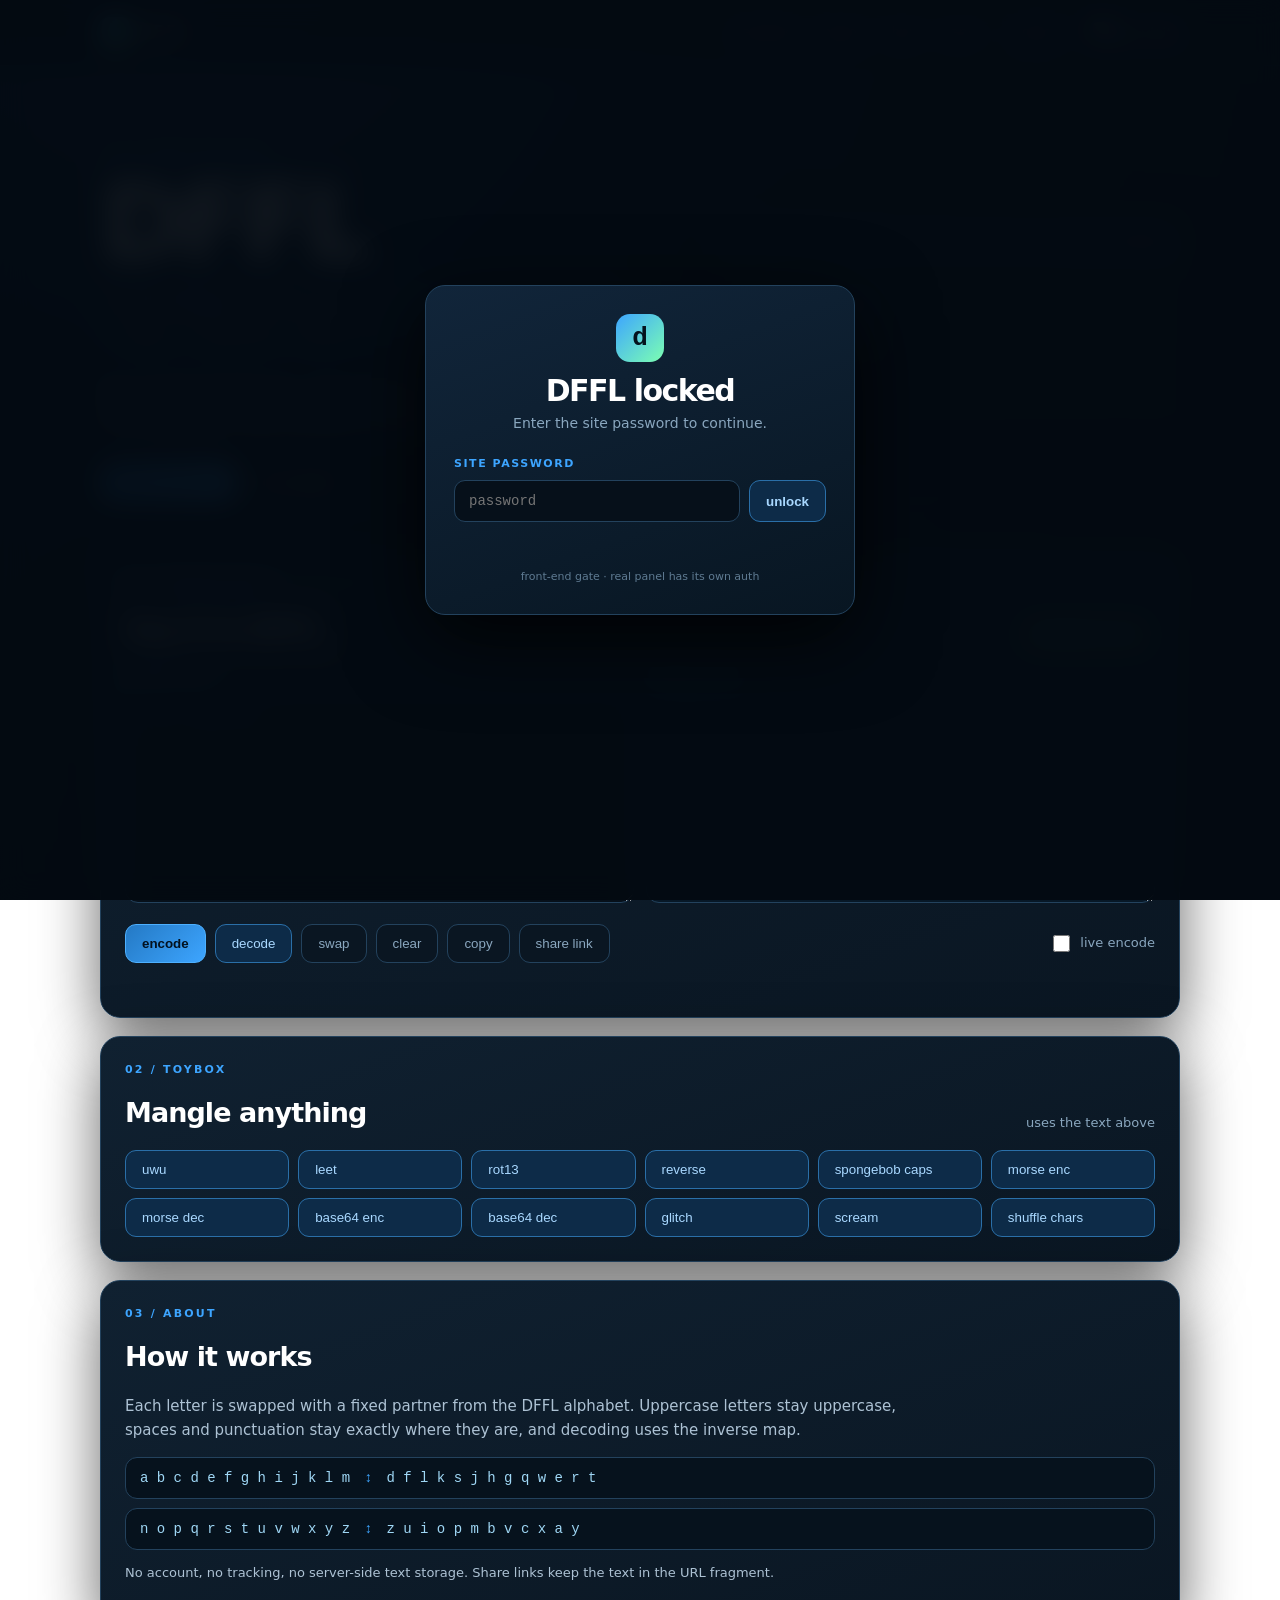
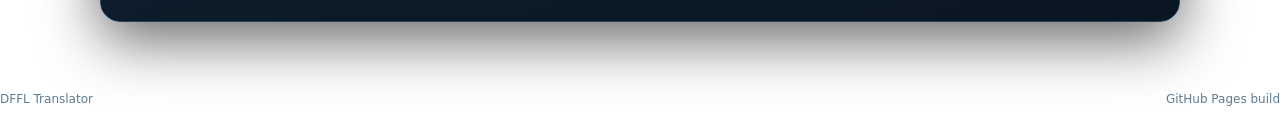
==== index.html @ 0d35734b "Add full-site password gate" ====
<!doctype html>
<html lang="en">
<head>
<meta charset="utf-8">
<meta name="viewport" content="width=device-width,initial-scale=1">
<meta name="theme-color" content="#07111c">
<meta name="apple-mobile-web-app-capable" content="yes">
<meta name="apple-mobile-web-app-status-bar-style" content="black-translucent">
<link rel="manifest" href="manifest.webmanifest">
<meta name="description" content="Encode and decode text in the dflksjhgqwertzuiopmbvcxay cipher. Free, browser-only, no login.">
<title>DFFL Translator</title>
<link rel="icon" href="favicon.svg" type="image/svg+xml">
<link rel="stylesheet" href="styles.css">
<link rel="stylesheet" href="gate.css">
</head>
<body class="locked">
<div id="siteGate" class="site-gate">
<div class="gate-card">
<div class="gate-mark">d</div>
<h1>DFFL locked</h1>
<p>Enter the site password to continue.</p>
<label for="sitePass">site password</label>
<div class="gate-row">
<input id="sitePass" type="password" autocomplete="current-password" placeholder="password" onkeydown="if(event.key==='Enter')unlockSite()">
<button onclick="unlockSite()">unlock</button>
</div>
<div id="siteMsg" class="gate-msg" role="status"></div>
<div class="gate-foot">front-end gate · real panel has its own auth</div>
</div>
</div>
<header class="topbar">
<a class="brand" href="#top"><span class="mark">d</span><span>DFFL</span></a>
<nav>
<a href="#translator">translator</a>
<a href="#toybox">toybox</a>
<a href="#about">about</a>
<a href="panel/">panel</a>
</nav>
<a class="source" href="https://github.com/olda9991/dffl" rel="noreferrer">source</a>
<img class="visits" src="https://visitor-badge.laobi.icu/badge?page_id=olda9991.dfflvisits&left_text=visits" alt="site visits" title="site visits">
</header>

<main id="top">
<section class="hero">
<div class="hero-copy">
<span class="kicker">silly text utilities</span>
<h1>DFFL<br><span>translator</span></h1>
<p class="lede">Turn normal words into <code>dflksjhgqwertzuiopmbvcxay</code> noise, then turn them back. Runs entirely in your browser.</p>
<div class="hero-actions">
<button class="primary" onclick="document.getElementById('source').focus()">start translating</button>
<button class="ghost" onclick="loadSample()">try a sample</button>
<button class="ghost" id="installBtn" hidden>install app</button>
</div>
</div>
<div class="hero-card" aria-hidden="true">
<div class="terminal-head"><i></i><i></i><i></i><span>dffl://decode</span></div>
<pre>hello world
gsrru xuprk
<span class="cursor">▋</span></pre>
</div>
</section>

<section class="card" id="translator">
<div class="section-head">
<div>
<span class="kicker">01 / translator</span>
<h2>Say it in DFFL</h2>
</div>
<span class="badge">browser only</span>
</div>
<div class="editor-grid">
<div class="field">
<label for="source">plain text</label>
<textarea id="source" spellcheck="false" placeholder="type something..."></textarea>
</div>
<div class="field">
<label for="output">translated</label>
<textarea id="output" readonly spellcheck="false" placeholder="result shows here"></textarea>
</div>
</div>
<div class="controls">
<button class="primary" onclick="dfflTranslate(true)">encode</button>
<button onclick="dfflTranslate(false)">decode</button>
<button class="ghost" onclick="swap()">swap</button>
<button class="ghost" onclick="clearAll()">clear</button>
<button class="ghost" onclick="copyResult()">copy</button>
<button class="ghost" onclick="share()">share link</button>
<label class="toggle"><input id="live" type="checkbox" onchange="if(this.checked)dfflTranslate(true)"> live encode</label>
</div>
<div class="status" id="status" role="status"></div>
</section>

<section class="card" id="toybox">
<div class="section-head">
<div>
<span class="kicker">02 / toybox</span>
<h2>Mangle anything</h2>
</div>
<span class="muted">uses the text above</span>
</div>
<div class="toy-grid">
<button onclick="toy('uwu')">uwu</button>
<button onclick="toy('leet')">leet</button>
<button onclick="toy('rot13')">rot13</button>
<button onclick="toy('reverse')">reverse</button>
<button onclick="toy('caps')">spongebob caps</button>
<button onclick="toy('morse')">morse enc</button>
<button onclick="toy('unmorse')">morse dec</button>
<button onclick="toy('base64')">base64 enc</button>
<button onclick="toy('unbase64')">base64 dec</button>
<button onclick="toy('glitch')">glitch</button>
<button onclick="toy('scream')">scream</button>
<button onclick="toy('shuffle')">shuffle chars</button>
</div>
</section>

<section class="card about" id="about">
<div class="section-head">
<div>
<span class="kicker">03 / about</span>
<h2>How it works</h2>
</div>
</div>
<p>Each letter is swapped with a fixed partner from the DFFL alphabet. Uppercase letters stay uppercase, spaces and punctuation stay exactly where they are, and decoding uses the inverse map.</p>
<div class="alphabet"><span>a b c d e f g h i j k l m</span><b>↕</b><span>d f l k s j h g q w e r t</span></div>
<div class="alphabet"><span>n o p q r s t u v w x y z</span><b>↕</b><span>z u i o p m b v c x a y</span></div>
<p class="muted">No account, no tracking, no server-side text storage. Share links keep the text in the URL fragment.</p>
</section>
</main>

<footer>
<span>DFFL Translator</span>
<a href="https://github.com/olda9991/dffl" rel="noreferrer">GitHub Pages build</a>
</footer>
<script src="gate.js"></script>
<script src="app.js"></script>
</body>
</html>
---- styles.css ----
:root{--bg:#07111c;--card:#0d1b29;--line:#23425d;--text:#d7e9fa;--muted:#8aa7bf;--accent:#3da5ff;--accent2:#7cffb2;--shadow:0 18px 60px #0009}
*{box-sizing:border-box}
html{scroll-behavior:smooth}
body{margin:0;background:radial-gradient(circle at 15% -10%,#173c5c 0,#081522 38%,#050b12 100%) fixed;color:var(--text);font:15px/1.6 ui-sans-serif,system-ui,-apple-system,BlinkMacSystemFont,"Segoe UI",sans-serif}
a{color:inherit;text-decoration:none}
code{font-family:ui-monospace,SFMono-Regular,Menlo,monospace;background:#06121d;border:1px solid var(--line);padding:2px 7px;border-radius:7px;color:#9fd7f5;font-size:.92em}
.topbar{position:sticky;top:0;z-index:5;display:flex;align-items:center;gap:22px;padding:14px max(18px,calc((100vw - 1080px)/2));background:#07111ce8;backdrop-filter:blur(12px);border-bottom:1px solid #1a3044}
.brand{display:flex;align-items:center;gap:9px;font-weight:900;letter-spacing:.14em}
.mark{display:grid;place-items:center;width:30px;height:30px;border-radius:9px;background:linear-gradient(135deg,var(--accent),#7cffb2);color:#04121d;font-weight:950;letter-spacing:0}
nav{display:flex;gap:18px;margin-left:auto;color:var(--muted);font-size:14px}
nav a:hover{color:var(--accent)}
.source{border:1px solid var(--line);border-radius:9px;padding:7px 12px;font-size:13px;color:#a9d8ff}
.source:hover{border-color:var(--accent)}
.visits{height:20px;width:auto;display:block;border-radius:4px;opacity:.9}
main{width:min(1080px,calc(100% - 32px));margin:0 auto;padding:60px 0 34px}
.hero{display:grid;grid-template-columns:1.1fr .9fr;gap:48px;align-items:center;min-height:400px;margin-bottom:28px}
.kicker{display:block;color:var(--accent);font-size:11px;font-weight:900;letter-spacing:.2em;text-transform:uppercase;margin-bottom:12px}
h1{font-size:clamp(54px,9vw,104px);line-height:.86;letter-spacing:-.075em;margin:0 0 22px;color:#fff}
h1 span{color:transparent;-webkit-text-stroke:1px #4f9fd5}
.lede{color:var(--muted);max-width:590px;font-size:17px;margin:0 0 28px}
.hero-actions{display:flex;gap:10px;flex-wrap:wrap}
button{border:1px solid #2a6fa8;background:#0d2b48;color:#a9d8ff;border-radius:11px;padding:11px 16px;font:700 14px/1 inherit;cursor:pointer;transition:.15s}
button:hover{background:#12456f;color:#fff;border-color:var(--accent);transform:translateY(-1px)}
button.primary{background:linear-gradient(135deg,#2479c4,#3da5ff);border-color:#4db0ff;color:#02111f;font-weight:900}
button.primary:hover{color:#02111f;filter:brightness(1.08)}
button.ghost{background:#0a1622;border-color:var(--line);color:var(--muted)}
button.ghost:hover{color:var(--text)}
.hero-card{border:1px solid var(--line);border-radius:16px;overflow:hidden;background:#06101a;box-shadow:var(--shadow)}
.terminal-head{display:flex;align-items:center;gap:7px;padding:10px 13px;border-bottom:1px solid var(--line);background:#0b1a28;color:#5f7b92;font:12px ui-monospace,monospace}
.terminal-head i{width:9px;height:9px;border-radius:50%;background:#23425d}
.terminal-head span{margin-left:auto}
.hero-card pre{margin:0;padding:26px;font:20px/1.9 ui-monospace,SFMono-Regular,Menlo,monospace;color:#9fd7f5}
.hero-card pre span:first-child{color:var(--accent2)}
.cursor{color:var(--accent);animation:blink 1s steps(2) infinite}
@keyframes blink{50%{opacity:0}}
.card{background:linear-gradient(160deg,#102131,#0a1622);border:1px solid var(--line);border-radius:20px;padding:24px;margin:18px 0;box-shadow:var(--shadow);scroll-margin-top:80px}
.section-head{display:flex;align-items:flex-end;justify-content:space-between;gap:16px;margin-bottom:16px}
h2{font-size:27px;margin:0;letter-spacing:-.035em;color:#fff}
.muted{color:var(--muted);font-size:13px}
.badge{border:1px solid #256b53;background:#0b2a22;color:var(--accent2);border-radius:99px;padding:6px 11px;font-size:11px;font-weight:800;text-transform:uppercase;letter-spacing:.1em}
.editor-grid{display:grid;grid-template-columns:1fr 1fr;gap:12px}
.field label{display:block;color:var(--accent);font-size:11px;font-weight:900;letter-spacing:.14em;text-transform:uppercase;margin-bottom:8px}
textarea{width:100%;min-height:210px;resize:vertical;background:#06101a;color:var(--text);border:1px solid var(--line);border-radius:13px;padding:15px;font:14px/1.65 ui-monospace,SFMono-Regular,Menlo,monospace;outline:none}
textarea:focus{border-color:var(--accent);box-shadow:0 0 0 3px #3da5ff2b}
textarea[readonly]{background:#071827;color:#9fd7f5}
.controls{display:flex;gap:9px;flex-wrap:wrap;align-items:center;margin-top:14px}
.toggle{display:flex;align-items:center;gap:7px;color:var(--muted);font-size:13px;margin-left:auto}
input[type=checkbox]{accent-color:var(--accent);width:17px;height:17px}
.status{min-height:20px;color:var(--accent2);font-size:13px;margin-top:10px}
.toy-grid{display:grid;grid-template-columns:repeat(auto-fit,minmax(150px,1fr));gap:9px}
.toy-grid button{text-align:left}
.about p{max-width:820px;color:#adc2d4}
.alphabet{display:flex;gap:14px;align-items:center;flex-wrap:wrap;background:#06121d;border:1px solid var(--line);border-radius:12px;padding:12px 14px;margin:9px 0;font:14px ui-monospace,monospace;color:#9fd7f5}
.alphabet b{color:var(--accent)}
.alphabet span:first-child{min-width:210px}
footer{display:flex;justify-content:space-between;gap:16px;color:#5f7b92;font-size:12px;padding:16px 0 30px}
footer a:hover{color:var(--accent)}
@media(max-width:760px){main{padding-top:32px}.hero{grid-template-columns:1fr;gap:28px;min-height:0}.hero-card{display:none}.editor-grid{grid-template-columns:1fr}.toggle{margin-left:0}.topbar{gap:12px}nav{display:none}.source{margin-left:auto}.card{padding:18px}}
---- gate.css ----
body.locked{overflow:hidden}
.site-gate{position:fixed;inset:0;z-index:9999;display:grid;place-items:center;padding:20px;background:rgba(4,10,17,.94);backdrop-filter:blur(14px)}
.site-gate[hidden]{display:none!important}
.gate-card{width:min(430px,100%);background:linear-gradient(160deg,#11253a,#081622);border:1px solid #23425d;border-radius:20px;padding:28px;box-shadow:0 24px 80px #000c;text-align:center}
.gate-mark{display:grid;place-items:center;width:48px;height:48px;margin:0 auto 16px;border-radius:14px;background:linear-gradient(135deg,#3da5ff,#7cffb2);color:#04121d;font:900 26px ui-monospace,monospace}
.gate-card h1{margin:0 0 8px;font-size:30px;letter-spacing:-.05em;color:#fff}
.gate-card p{color:#8aa7bf;margin:0 0 20px;font-size:14px}
.gate-card label{display:block;color:#3da5ff;font-size:11px;font-weight:900;letter-spacing:.14em;text-transform:uppercase;margin-bottom:8px;text-align:left}
.gate-row{display:flex;gap:9px}
.gate-row input{flex:1;min-width:0;background:#06101a;color:#d7e9fa;border:1px solid #23425d;border-radius:11px;padding:12px 14px;outline:none;font:14px ui-monospace,monospace}
.gate-row input:focus{border-color:#3da5ff;box-shadow:0 0 0 3px #3da5ff2b}
.gate-row button{border:1px solid #2a6fa8;background:#0d2b48;color:#a9d8ff;border-radius:11px;padding:11px 16px;font-weight:800;cursor:pointer}
.gate-row button:hover{background:#12456f;color:#fff;border-color:#3da5ff}
.gate-msg{min-height:20px;margin-top:12px;color:#ff8f8f;font-size:13px}
.gate-foot{margin-top:14px;color:#5f7b92;font-size:11px}
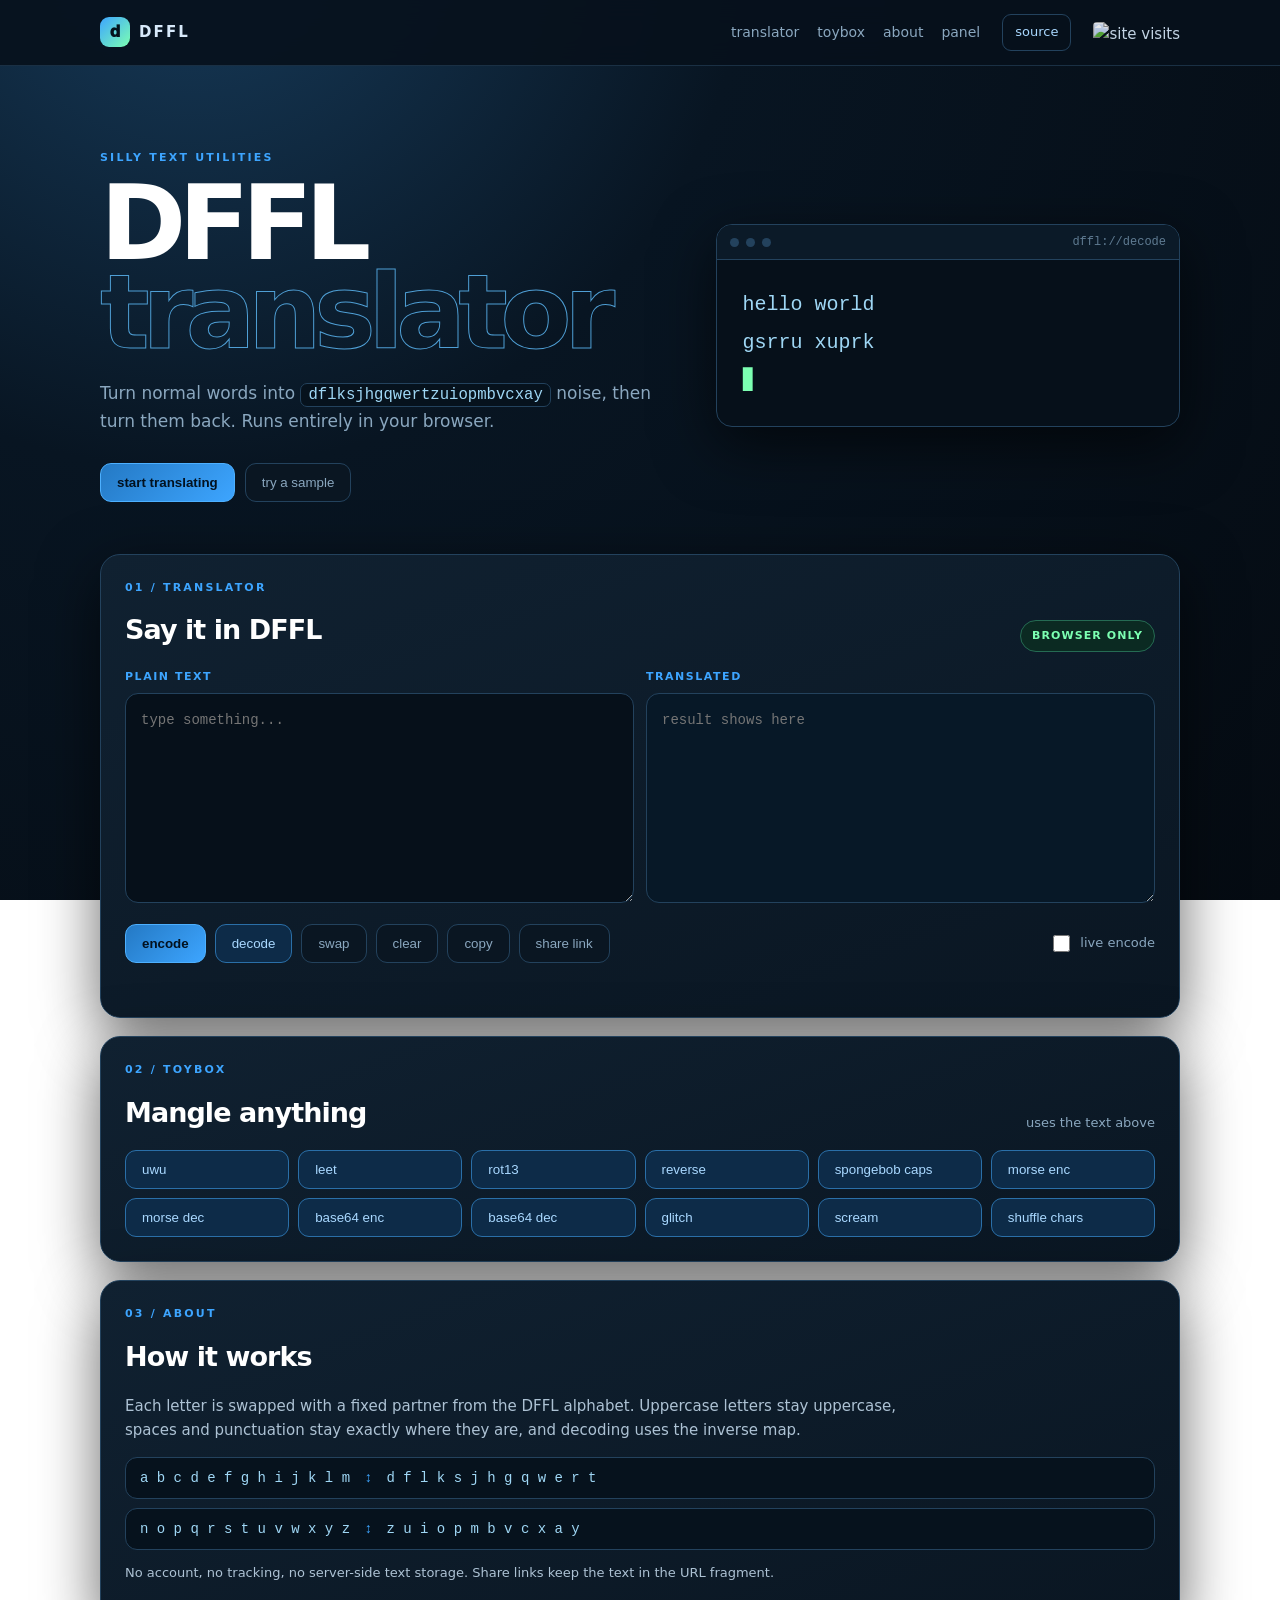
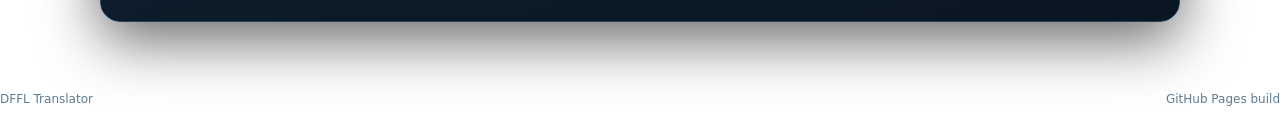
==== commit 1e4167f7: "Keep password gate on bot panel only" ====
--- a/index.html
+++ b/index.html
@@ -11,23 +11,8 @@
 <title>DFFL Translator</title>
 <link rel="icon" href="favicon.svg" type="image/svg+xml">
 <link rel="stylesheet" href="styles.css">
-<link rel="stylesheet" href="gate.css">
 </head>
-<body class="locked">
-<div id="siteGate" class="site-gate">
-<div class="gate-card">
-<div class="gate-mark">d</div>
-<h1>DFFL locked</h1>
-<p>Enter the site password to continue.</p>
-<label for="sitePass">site password</label>
-<div class="gate-row">
-<input id="sitePass" type="password" autocomplete="current-password" placeholder="password" onkeydown="if(event.key==='Enter')unlockSite()">
-<button onclick="unlockSite()">unlock</button>
-</div>
-<div id="siteMsg" class="gate-msg" role="status"></div>
-<div class="gate-foot">front-end gate · real panel has its own auth</div>
-</div>
-</div>
+<body>
 <header class="topbar">
 <a class="brand" href="#top"><span class="mark">d</span><span>DFFL</span></a>
 <nav>
@@ -132,7 +117,6 @@
 <span>DFFL Translator</span>
 <a href="https://github.com/olda9991/dffl" rel="noreferrer">GitHub Pages build</a>
 </footer>
-<script src="gate.js"></script>
 <script src="app.js"></script>
 </body>
 </html>
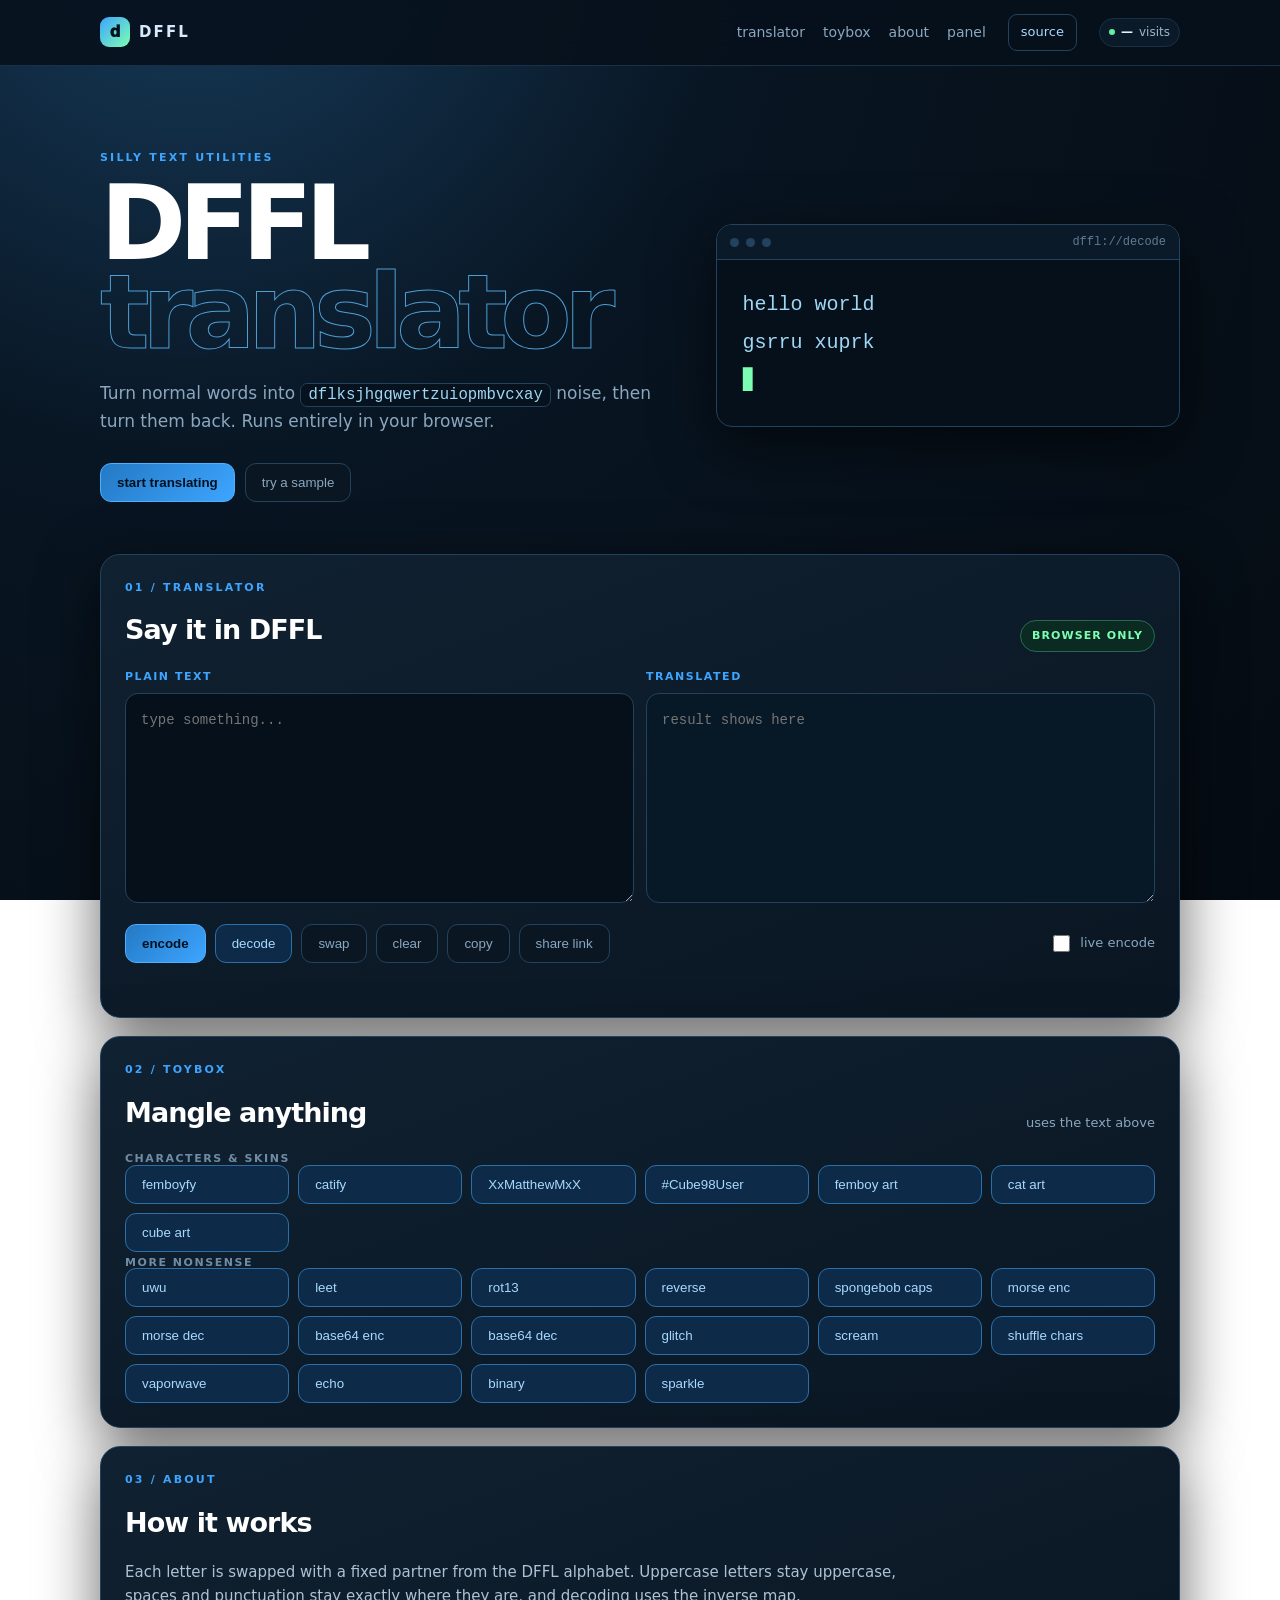
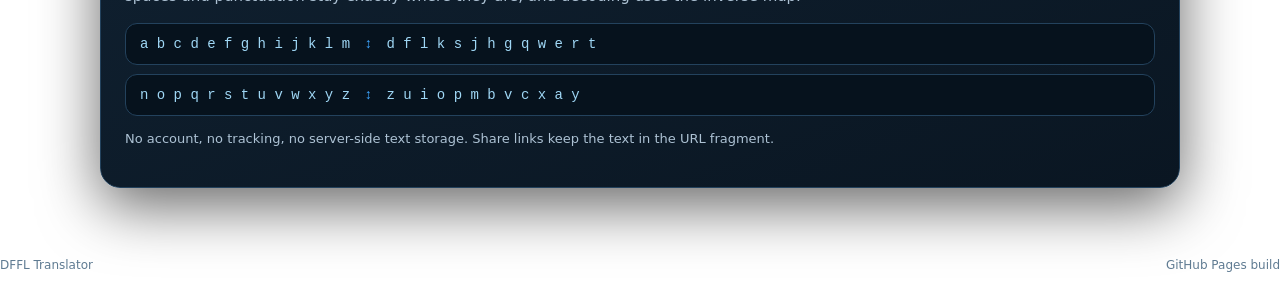
==== commit c1996e29: "Add themed toys and live visitor count" ====
--- a/index.html
+++ b/index.html
@@ -22,7 +22,9 @@
 <a href="panel/">panel</a>
 </nav>
 <a class="source" href="https://github.com/olda9991/dffl" rel="noreferrer">source</a>
-<img class="visits" src="https://visitor-badge.laobi.icu/badge?page_id=olda9991.dfflvisits&left_text=visits" alt="site visits" title="site visits">
+<div class="visits" id="visits" title="visits update live">
+<span class="pulse"></span><b id="visitsValue">…</b><span>visits</span>
+</div>
 </header>
 
 <main id="top">
@@ -83,6 +85,17 @@
 </div>
 <span class="muted">uses the text above</span>
 </div>
+<div class="toy-label">characters & skins</div>
+<div class="toy-grid">
+<button onclick="toy('femboy')">femboyfy</button>
+<button onclick="toy('cat')">catify</button>
+<button onclick="toy('matthew')">XxMatthewMxX</button>
+<button onclick="toy('cube')">#Cube98User</button>
+<button onclick="toy('femboyart')">femboy art</button>
+<button onclick="toy('catart')">cat art</button>
+<button onclick="toy('cubeart')">cube art</button>
+</div>
+<div class="toy-label">more nonsense</div>
 <div class="toy-grid">
 <button onclick="toy('uwu')">uwu</button>
 <button onclick="toy('leet')">leet</button>
@@ -96,6 +109,10 @@
 <button onclick="toy('glitch')">glitch</button>
 <button onclick="toy('scream')">scream</button>
 <button onclick="toy('shuffle')">shuffle chars</button>
+<button onclick="toy('vapor')">vaporwave</button>
+<button onclick="toy('echo')">echo</button>
+<button onclick="toy('binary')">binary</button>
+<button onclick="toy('sparkle')">sparkle</button>
 </div>
 </section>
 
--- a/styles.css
+++ b/styles.css
@@ -11,7 +11,10 @@
 nav a:hover{color:var(--accent)}
 .source{border:1px solid var(--line);border-radius:9px;padding:7px 12px;font-size:13px;color:#a9d8ff}
 .source:hover{border-color:var(--accent)}
-.visits{height:20px;width:auto;display:block;border-radius:4px;opacity:.9}
+.visits{display:inline-flex;align-items:center;gap:6px;padding:4px 9px;border:1px solid #1a3044;border-radius:999px;background:#0b1a29;color:#9fb6c9;font-size:12px;white-space:nowrap}
+.visits b{color:#e6f1ff;font-variant-numeric:tabular-nums}
+.pulse{width:6px;height:6px;border-radius:50%;background:#5ef2a0;box-shadow:0 0 0 0 #5ef2a099;animation:pulse 2s infinite}
+@keyframes pulse{70%{box-shadow:0 0 0 6px #5ef2a000}100%{box-shadow:0 0 0 0 #5ef2a000}}
 main{width:min(1080px,calc(100% - 32px));margin:0 auto;padding:60px 0 34px}
 .hero{display:grid;grid-template-columns:1.1fr .9fr;gap:48px;align-items:center;min-height:400px;margin-bottom:28px}
 .kicker{display:block;color:var(--accent);font-size:11px;font-weight:900;letter-spacing:.2em;text-transform:uppercase;margin-bottom:12px}
@@ -47,6 +50,7 @@
 .toggle{display:flex;align-items:center;gap:7px;color:var(--muted);font-size:13px;margin-left:auto}
 input[type=checkbox]{accent-color:var(--accent);width:17px;height:17px}
 .status{min-height:20px;color:var(--accent2);font-size:13px;margin-top:10px}
+.toy-label{margin:2px 0 -3px;color:#6f8ca5;font-size:11px;font-weight:700;letter-spacing:.14em;text-transform:uppercase}
 .toy-grid{display:grid;grid-template-columns:repeat(auto-fit,minmax(150px,1fr));gap:9px}
 .toy-grid button{text-align:left}
 .about p{max-width:820px;color:#adc2d4}
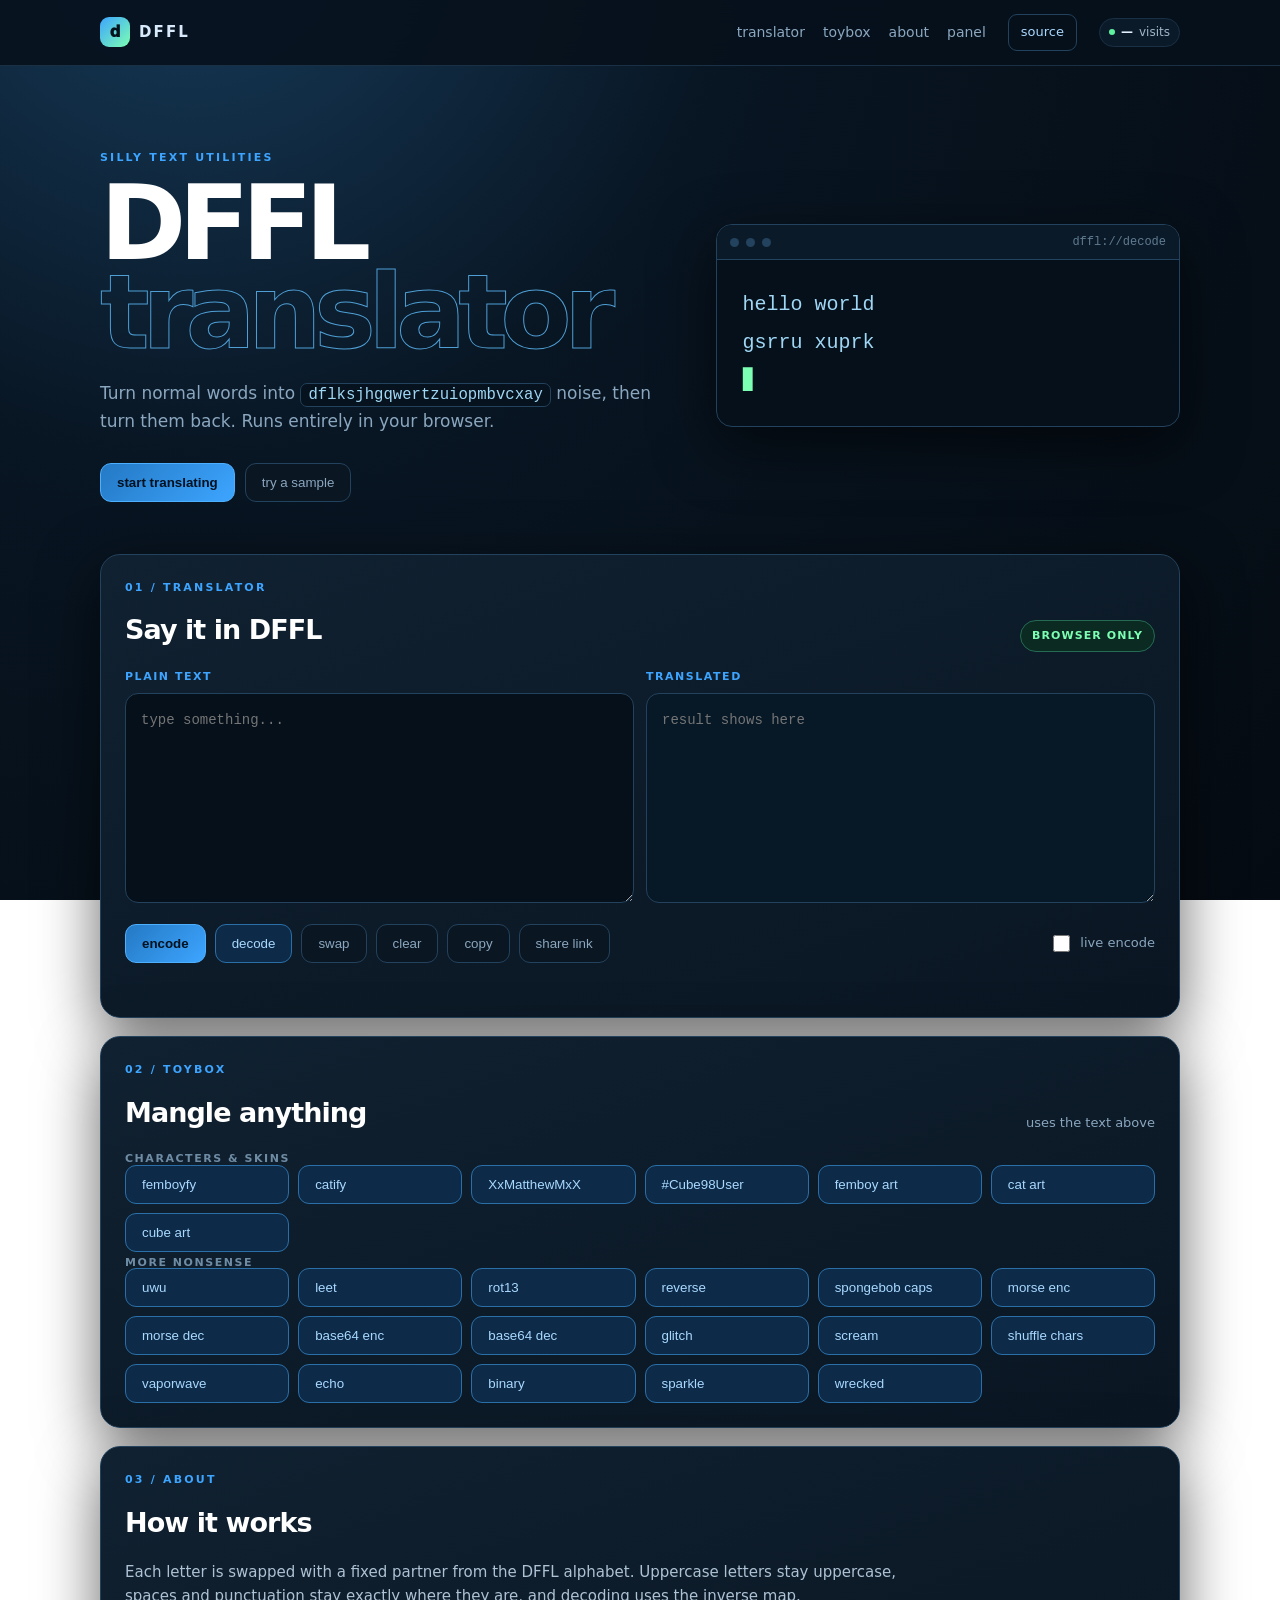
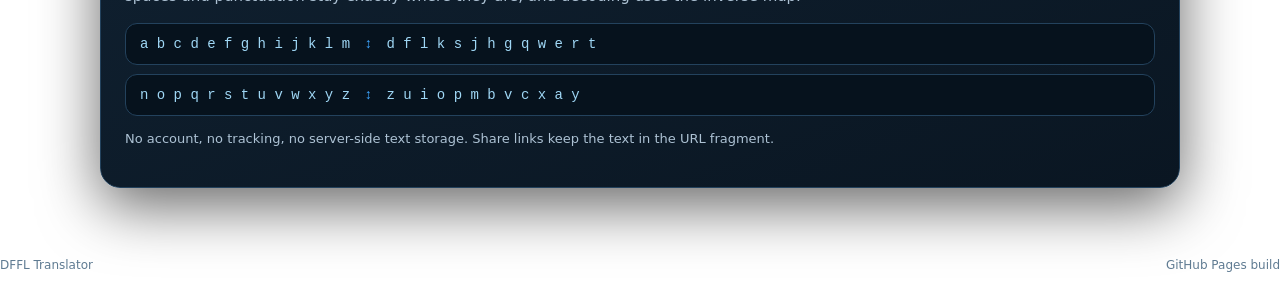
==== commit c0415b3b: "Add wrecked toy" ====
--- a/index.html
+++ b/index.html
@@ -113,6 +113,7 @@
 <button onclick="toy('echo')">echo</button>
 <button onclick="toy('binary')">binary</button>
 <button onclick="toy('sparkle')">sparkle</button>
+<button onclick="toy('wrecked')">wrecked</button>
 </div>
 </section>
 
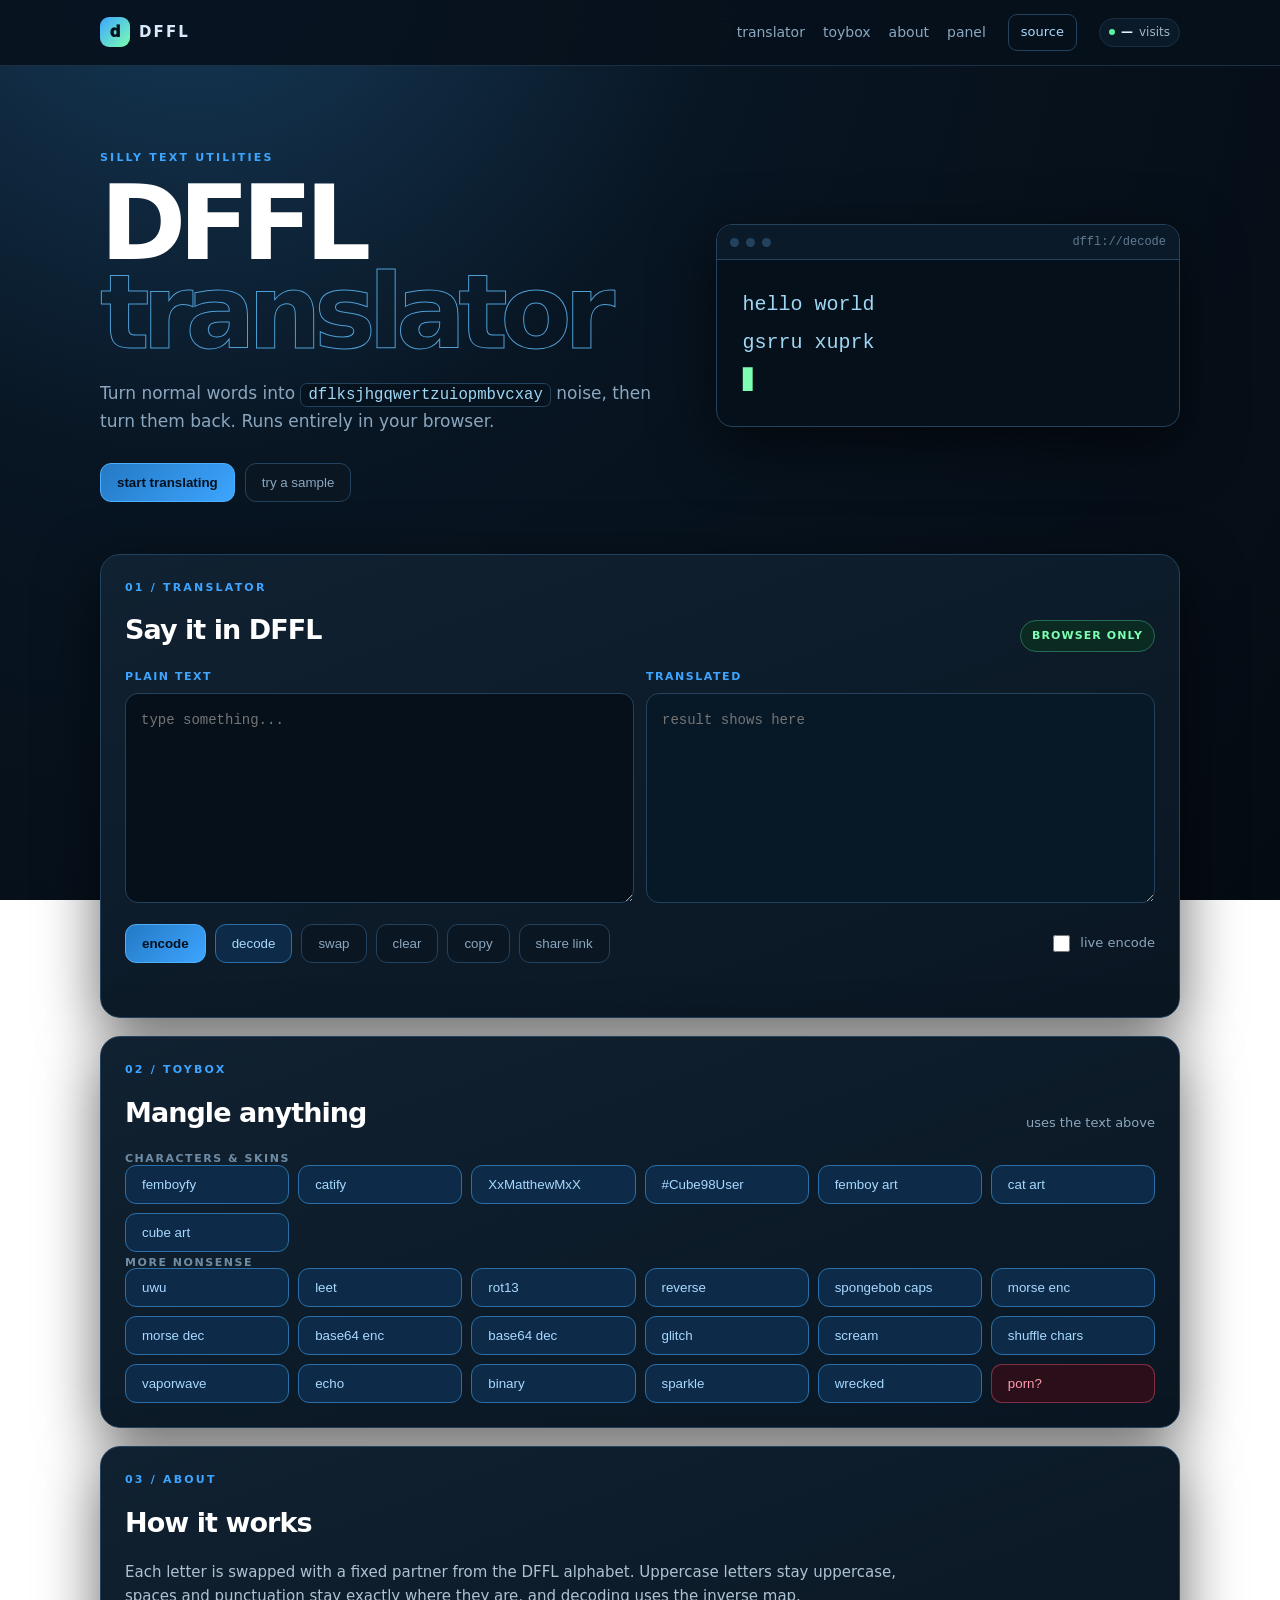
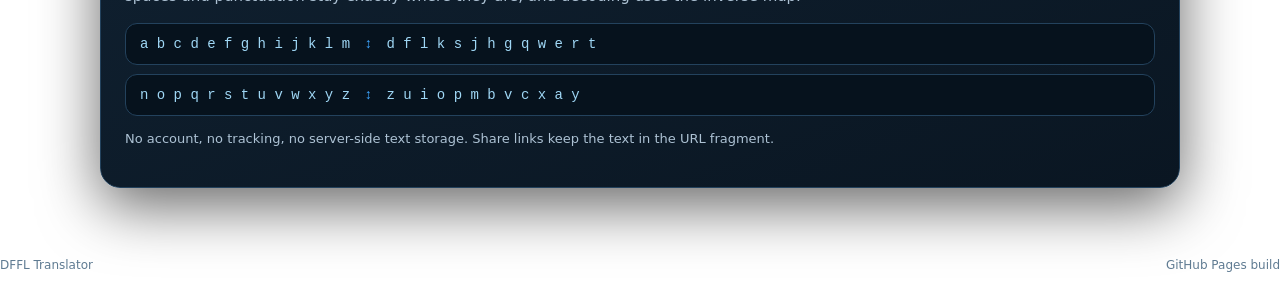
==== commit 76e4df11: "Fix toybox traps and Steam name cards" ====
--- a/index.html
+++ b/index.html
@@ -89,8 +89,8 @@
 <div class="toy-grid">
 <button onclick="toy('femboy')">femboyfy</button>
 <button onclick="toy('cat')">catify</button>
-<button onclick="toy('matthew')">XxMatthewMxX</button>
-<button onclick="toy('cube')">#Cube98User</button>
+<button onclick="toy('matthew')" title="Steam name: XxMatthewMxX #Cube98User">XxMatthewMxX</button>
+<button onclick="toy('cube')" title="Steam name: XxMatthewMxX #Cube98User">#Cube98User</button>
 <button onclick="toy('femboyart')">femboy art</button>
 <button onclick="toy('catart')">cat art</button>
 <button onclick="toy('cubeart')">cube art</button>
@@ -114,6 +114,7 @@
 <button onclick="toy('binary')">binary</button>
 <button onclick="toy('sparkle')">sparkle</button>
 <button onclick="toy('wrecked')">wrecked</button>
+<button class="danger" onclick="trap()">porn?</button>
 </div>
 </section>
 
@@ -135,6 +136,14 @@
 <span>DFFL Translator</span>
 <a href="https://github.com/olda9991/dffl" rel="noreferrer">GitHub Pages build</a>
 </footer>
+<div class="trap" id="trap" hidden>
+<div class="trap-card">
+<span class="kicker">uh oh</span>
+<h2>well well well</h2>
+<p id="trapMsg"></p>
+<p class="muted">redirecting in <b id="trapCount">3</b>...</p>
+</div>
+</div>
 <script src="app.js"></script>
 </body>
 </html>
--- a/styles.css
+++ b/styles.css
@@ -28,6 +28,8 @@
 button.primary:hover{color:#02111f;filter:brightness(1.08)}
 button.ghost{background:#0a1622;border-color:var(--line);color:var(--muted)}
 button.ghost:hover{color:var(--text)}
+button.danger{border-color:#ff5c7a66;background:#2a0f1a;color:#ff9db0}
+button.danger:hover{background:#431528;border-color:#ff5c7a;color:#fff}
 .hero-card{border:1px solid var(--line);border-radius:16px;overflow:hidden;background:#06101a;box-shadow:var(--shadow)}
 .terminal-head{display:flex;align-items:center;gap:7px;padding:10px 13px;border-bottom:1px solid var(--line);background:#0b1a28;color:#5f7b92;font:12px ui-monospace,monospace}
 .terminal-head i{width:9px;height:9px;border-radius:50%;background:#23425d}
@@ -59,4 +61,9 @@
 .alphabet span:first-child{min-width:210px}
 footer{display:flex;justify-content:space-between;gap:16px;color:#5f7b92;font-size:12px;padding:16px 0 30px}
 footer a:hover{color:var(--accent)}
+.trap{position:fixed;inset:0;z-index:20;display:grid;place-items:center;padding:20px;background:#02060be8;backdrop-filter:blur(7px)}
+.trap[hidden]{display:none}
+.trap-card{width:min(480px,100%);padding:26px;border:1px solid #ff5c7a55;border-radius:18px;background:linear-gradient(160deg,#1a0d16,#0a1018);box-shadow:0 25px 80px #000b}
+.trap-card h2{color:#ff9db0}
+.trap-card p{max-width:420px}
 @media(max-width:760px){main{padding-top:32px}.hero{grid-template-columns:1fr;gap:28px;min-height:0}.hero-card{display:none}.editor-grid{grid-template-columns:1fr}.toggle{margin-left:0}.topbar{gap:12px}nav{display:none}.source{margin-left:auto}.card{padding:18px}}
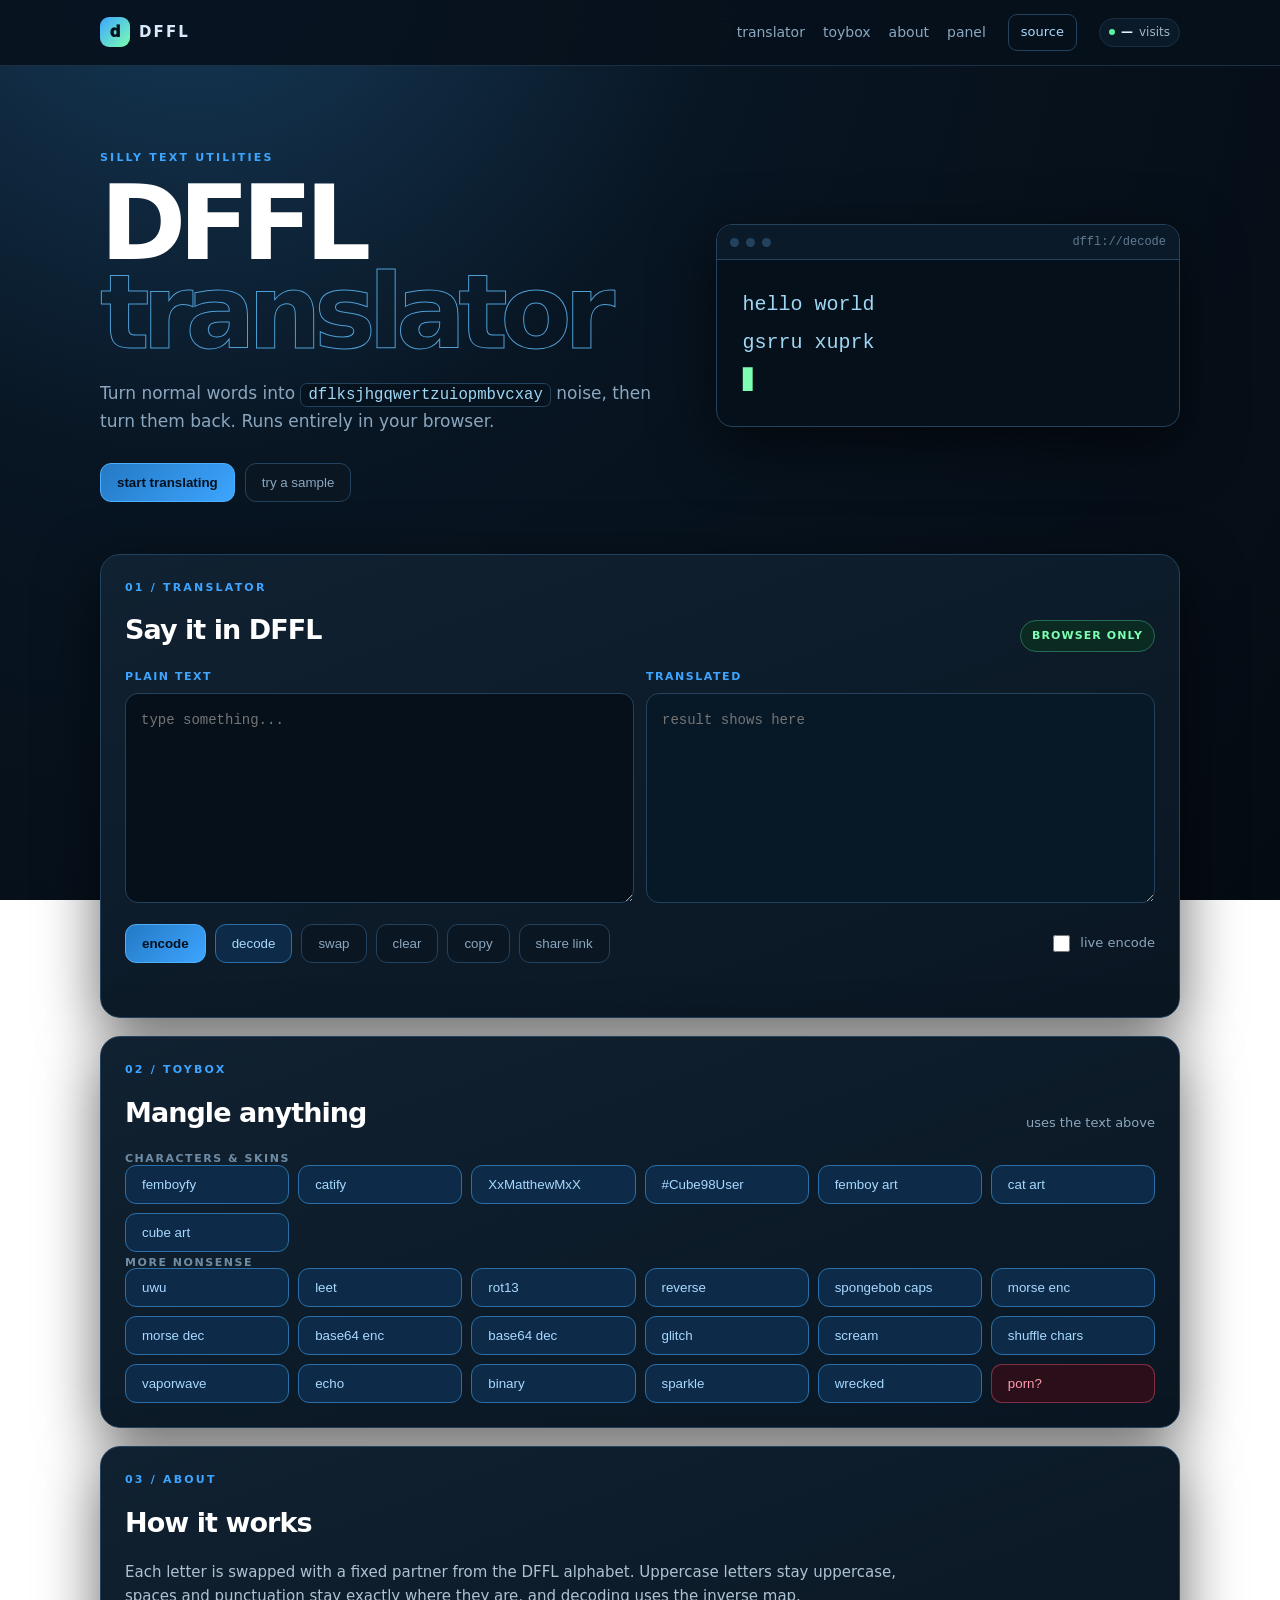
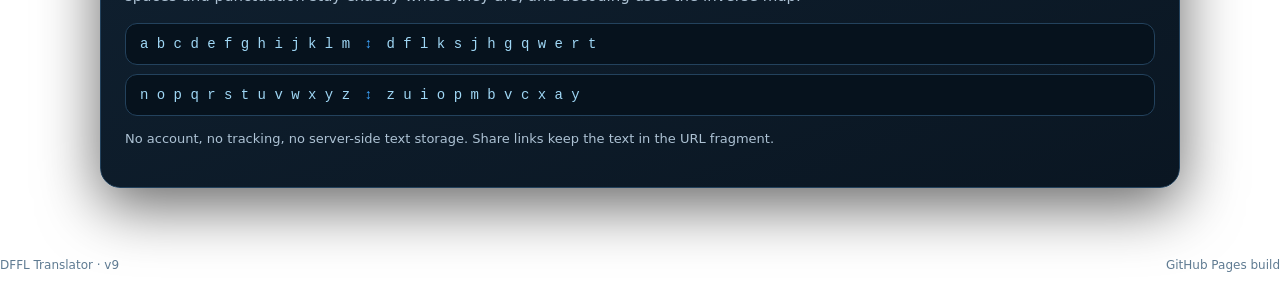
==== commit e1c55d95: "Bust cached site assets" ====
--- a/index.html
+++ b/index.html
@@ -9,8 +9,8 @@
 <link rel="manifest" href="manifest.webmanifest">
 <meta name="description" content="Encode and decode text in the dflksjhgqwertzuiopmbvcxay cipher. Free, browser-only, no login.">
 <title>DFFL Translator</title>
-<link rel="icon" href="favicon.svg" type="image/svg+xml">
-<link rel="stylesheet" href="styles.css">
+<link rel="icon" href="favicon.svg?v=9" type="image/svg+xml">
+<link rel="stylesheet" href="styles.css?v=9">
 </head>
 <body>
 <header class="topbar">
@@ -133,7 +133,7 @@
 </main>
 
 <footer>
-<span>DFFL Translator</span>
+<span>DFFL Translator · v9</span>
 <a href="https://github.com/olda9991/dffl" rel="noreferrer">GitHub Pages build</a>
 </footer>
 <div class="trap" id="trap" hidden>
@@ -144,6 +144,6 @@
 <p class="muted">redirecting in <b id="trapCount">3</b>...</p>
 </div>
 </div>
-<script src="app.js"></script>
+<script src="app.js?v=9"></script>
 </body>
 </html>
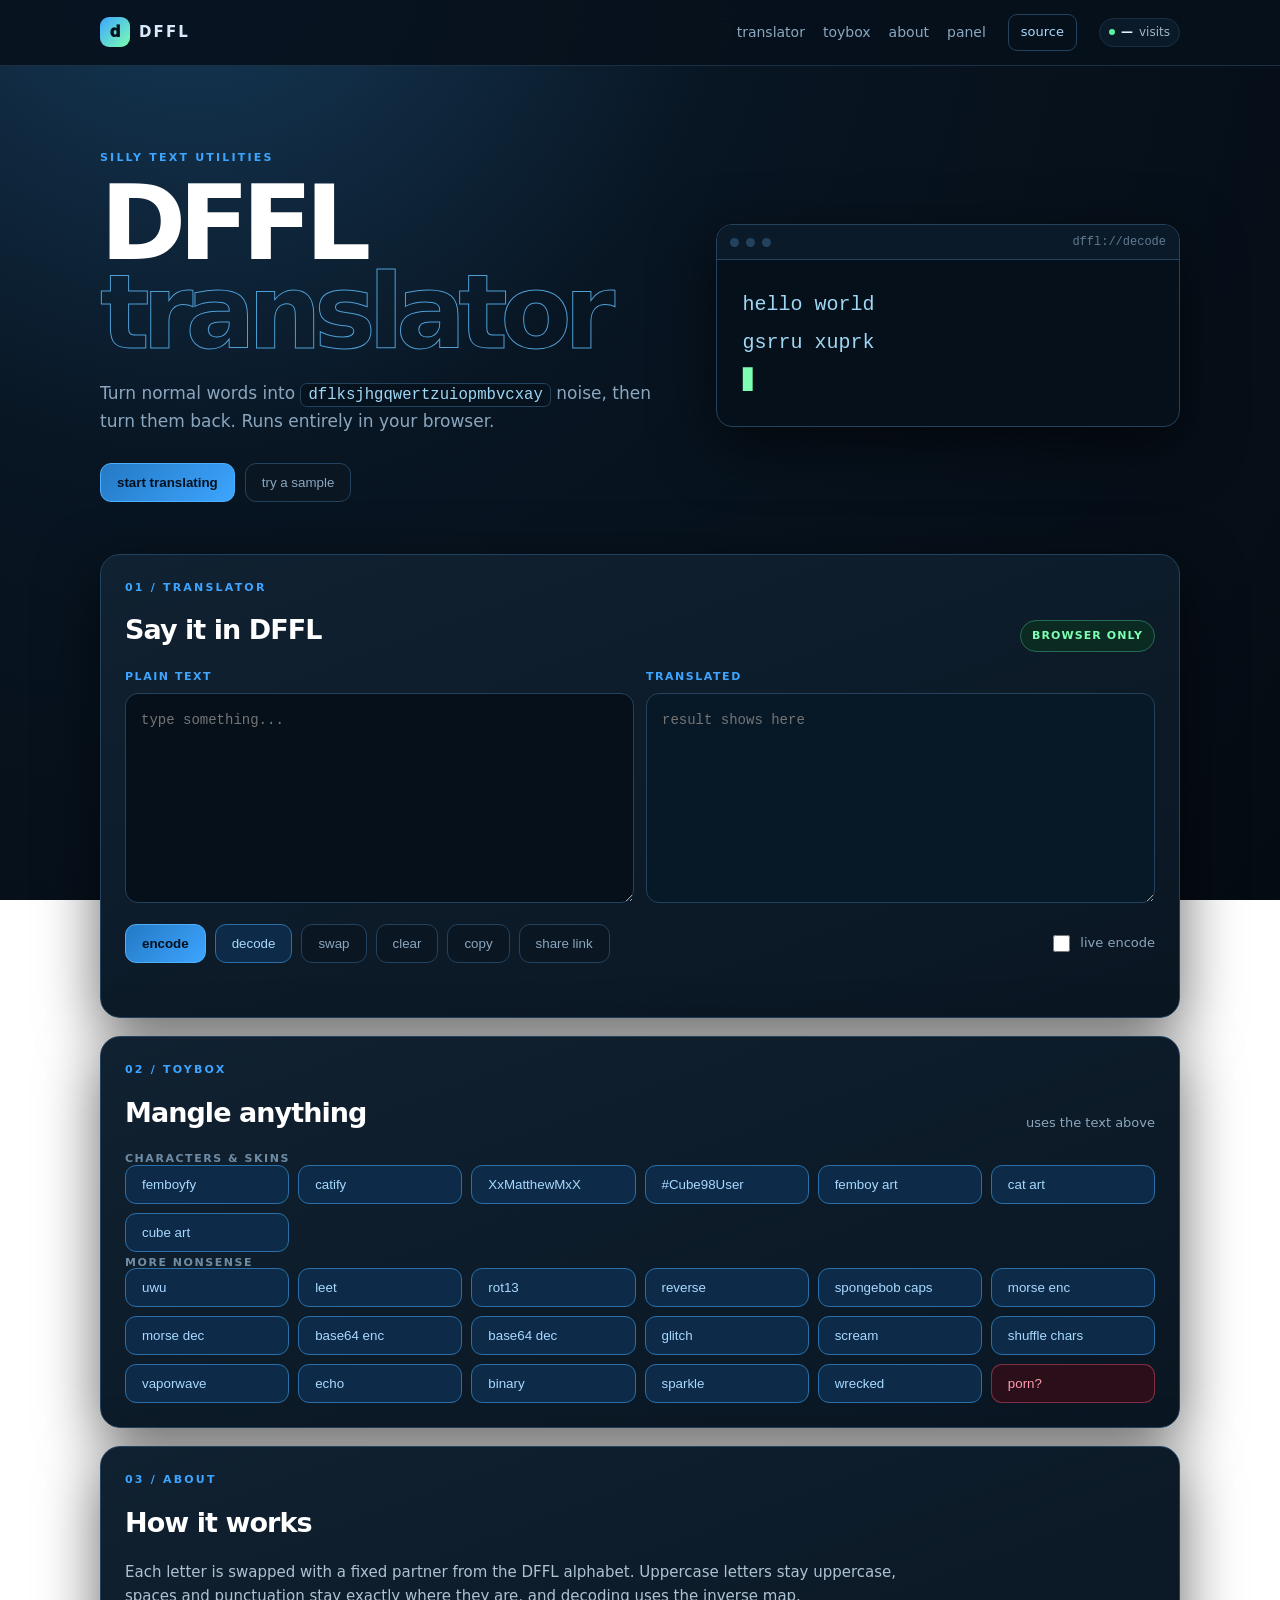
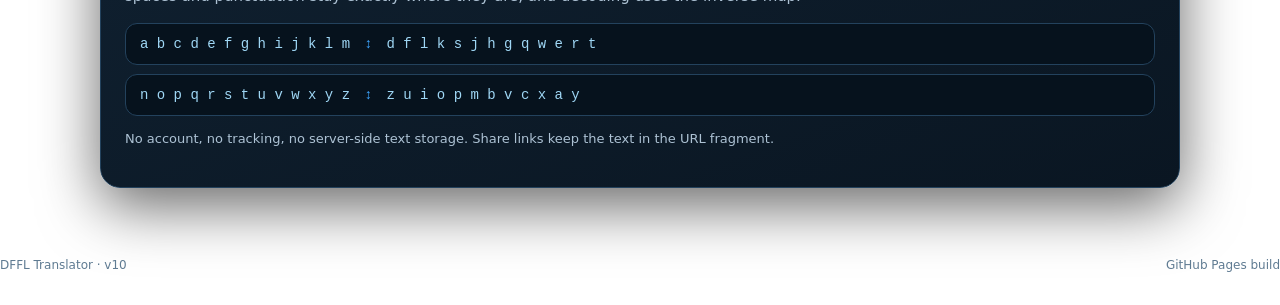
==== commit 5c9a3525: "Require OK on trap popup before redirect" ====
--- a/index.html
+++ b/index.html
@@ -9,8 +9,8 @@
 <link rel="manifest" href="manifest.webmanifest">
 <meta name="description" content="Encode and decode text in the dflksjhgqwertzuiopmbvcxay cipher. Free, browser-only, no login.">
 <title>DFFL Translator</title>
-<link rel="icon" href="favicon.svg?v=9" type="image/svg+xml">
-<link rel="stylesheet" href="styles.css?v=9">
+<link rel="icon" href="favicon.svg?v=10" type="image/svg+xml">
+<link rel="stylesheet" href="styles.css?v=10">
 </head>
 <body>
 <header class="topbar">
@@ -133,7 +133,7 @@
 </main>
 
 <footer>
-<span>DFFL Translator · v9</span>
+<span>DFFL Translator · v10</span>
 <a href="https://github.com/olda9991/dffl" rel="noreferrer">GitHub Pages build</a>
 </footer>
 <div class="trap" id="trap" hidden>
@@ -141,9 +141,9 @@
 <span class="kicker">uh oh</span>
 <h2>well well well</h2>
 <p id="trapMsg"></p>
-<p class="muted">redirecting in <b id="trapCount">3</b>...</p>
+<button class="danger" id="trapOk" onclick="finishTrap()">ok</button>
 </div>
 </div>
-<script src="app.js?v=9"></script>
+<script src="app.js?v=10"></script>
 </body>
 </html>
--- a/styles.css
+++ b/styles.css
@@ -66,4 +66,5 @@
 .trap-card{width:min(480px,100%);padding:26px;border:1px solid #ff5c7a55;border-radius:18px;background:linear-gradient(160deg,#1a0d16,#0a1018);box-shadow:0 25px 80px #000b}
 .trap-card h2{color:#ff9db0}
 .trap-card p{max-width:420px}
+.trap-card button{margin-top:14px}
 @media(max-width:760px){main{padding-top:32px}.hero{grid-template-columns:1fr;gap:28px;min-height:0}.hero-card{display:none}.editor-grid{grid-template-columns:1fr}.toggle{margin-left:0}.topbar{gap:12px}nav{display:none}.source{margin-left:auto}.card{padding:18px}}
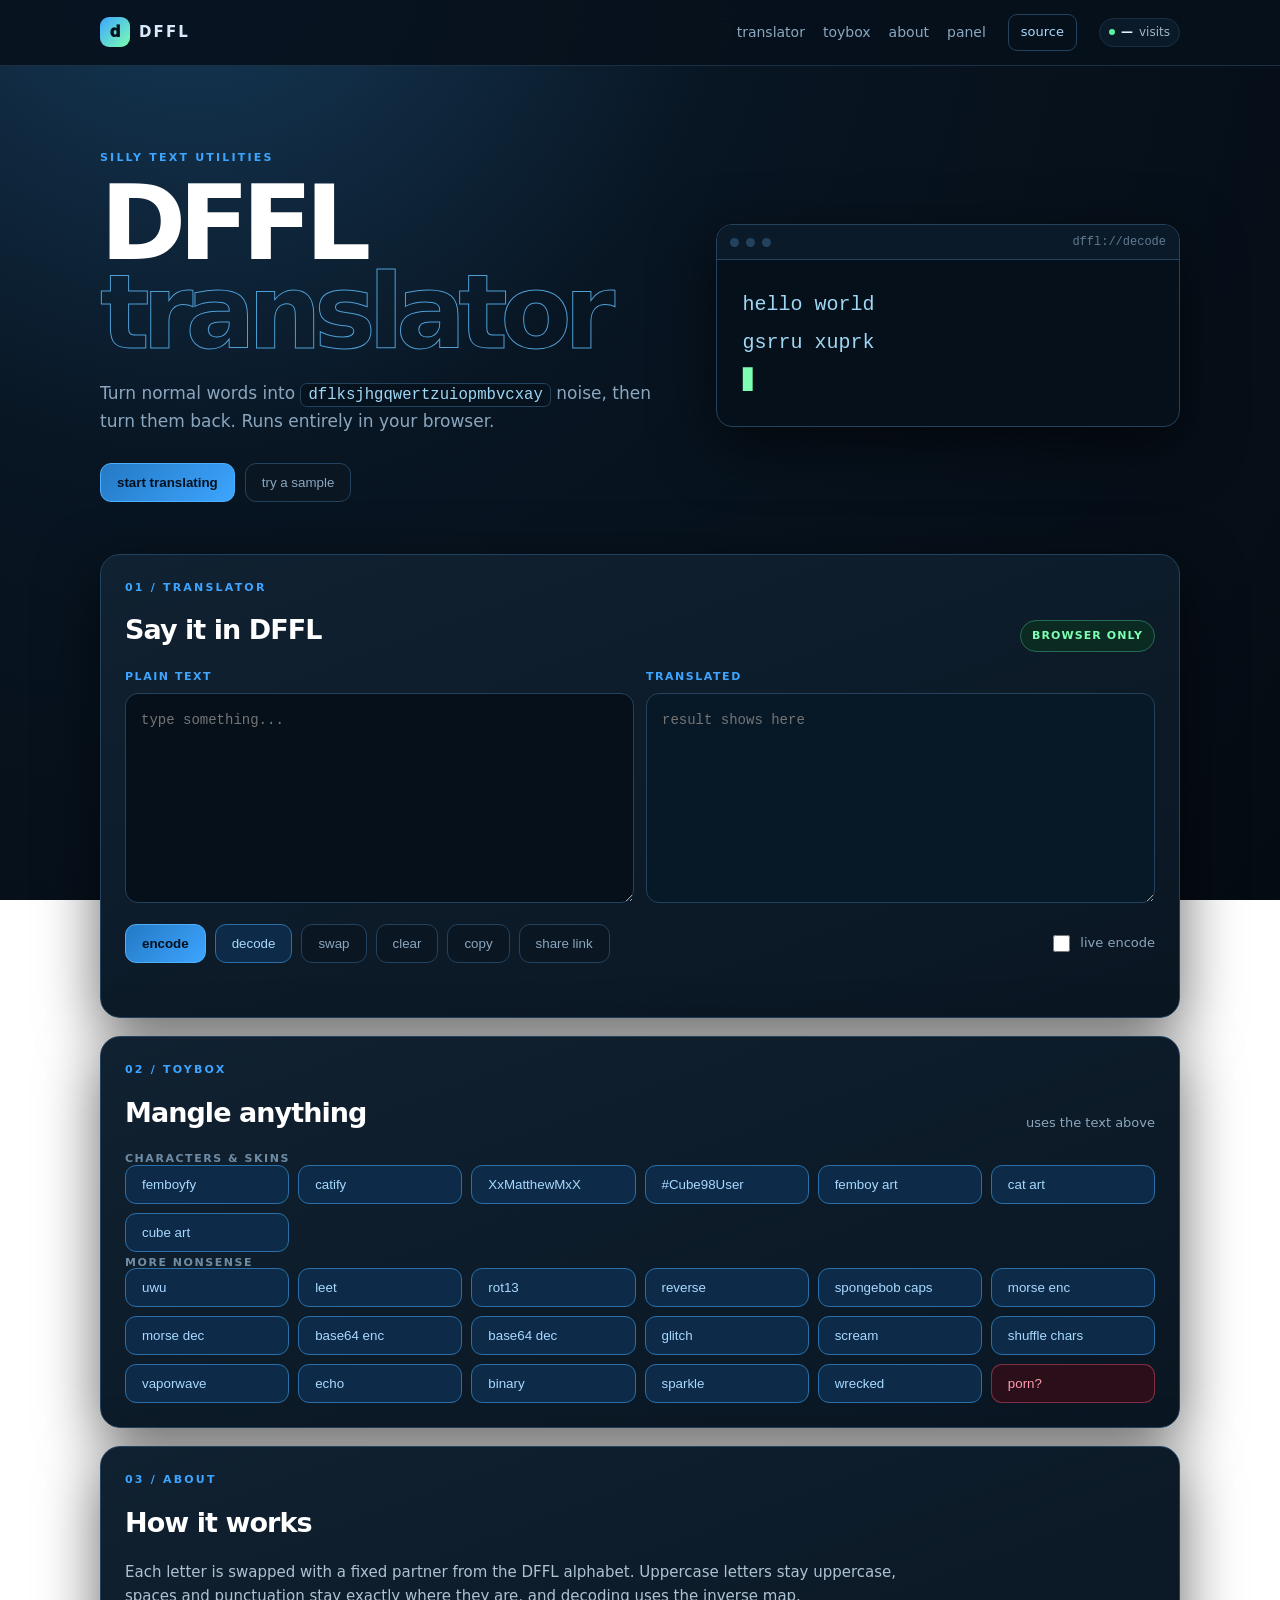
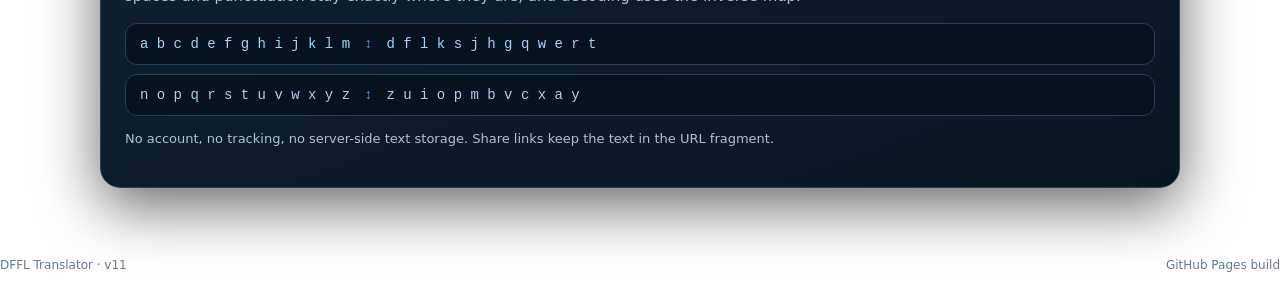
==== commit 09554262: "Log anonymous trap opens and accepts" ====
--- a/index.html
+++ b/index.html
@@ -9,8 +9,8 @@
 <link rel="manifest" href="manifest.webmanifest">
 <meta name="description" content="Encode and decode text in the dflksjhgqwertzuiopmbvcxay cipher. Free, browser-only, no login.">
 <title>DFFL Translator</title>
-<link rel="icon" href="favicon.svg?v=10" type="image/svg+xml">
-<link rel="stylesheet" href="styles.css?v=10">
+<link rel="icon" href="favicon.svg?v=11" type="image/svg+xml">
+<link rel="stylesheet" href="styles.css?v=11">
 </head>
 <body>
 <header class="topbar">
@@ -133,7 +133,7 @@
 </main>
 
 <footer>
-<span>DFFL Translator · v10</span>
+<span>DFFL Translator · v11</span>
 <a href="https://github.com/olda9991/dffl" rel="noreferrer">GitHub Pages build</a>
 </footer>
 <div class="trap" id="trap" hidden>
@@ -144,6 +144,6 @@
 <button class="danger" id="trapOk" onclick="finishTrap()">ok</button>
 </div>
 </div>
-<script src="app.js?v=10"></script>
+<script src="app.js?v=11"></script>
 </body>
 </html>
